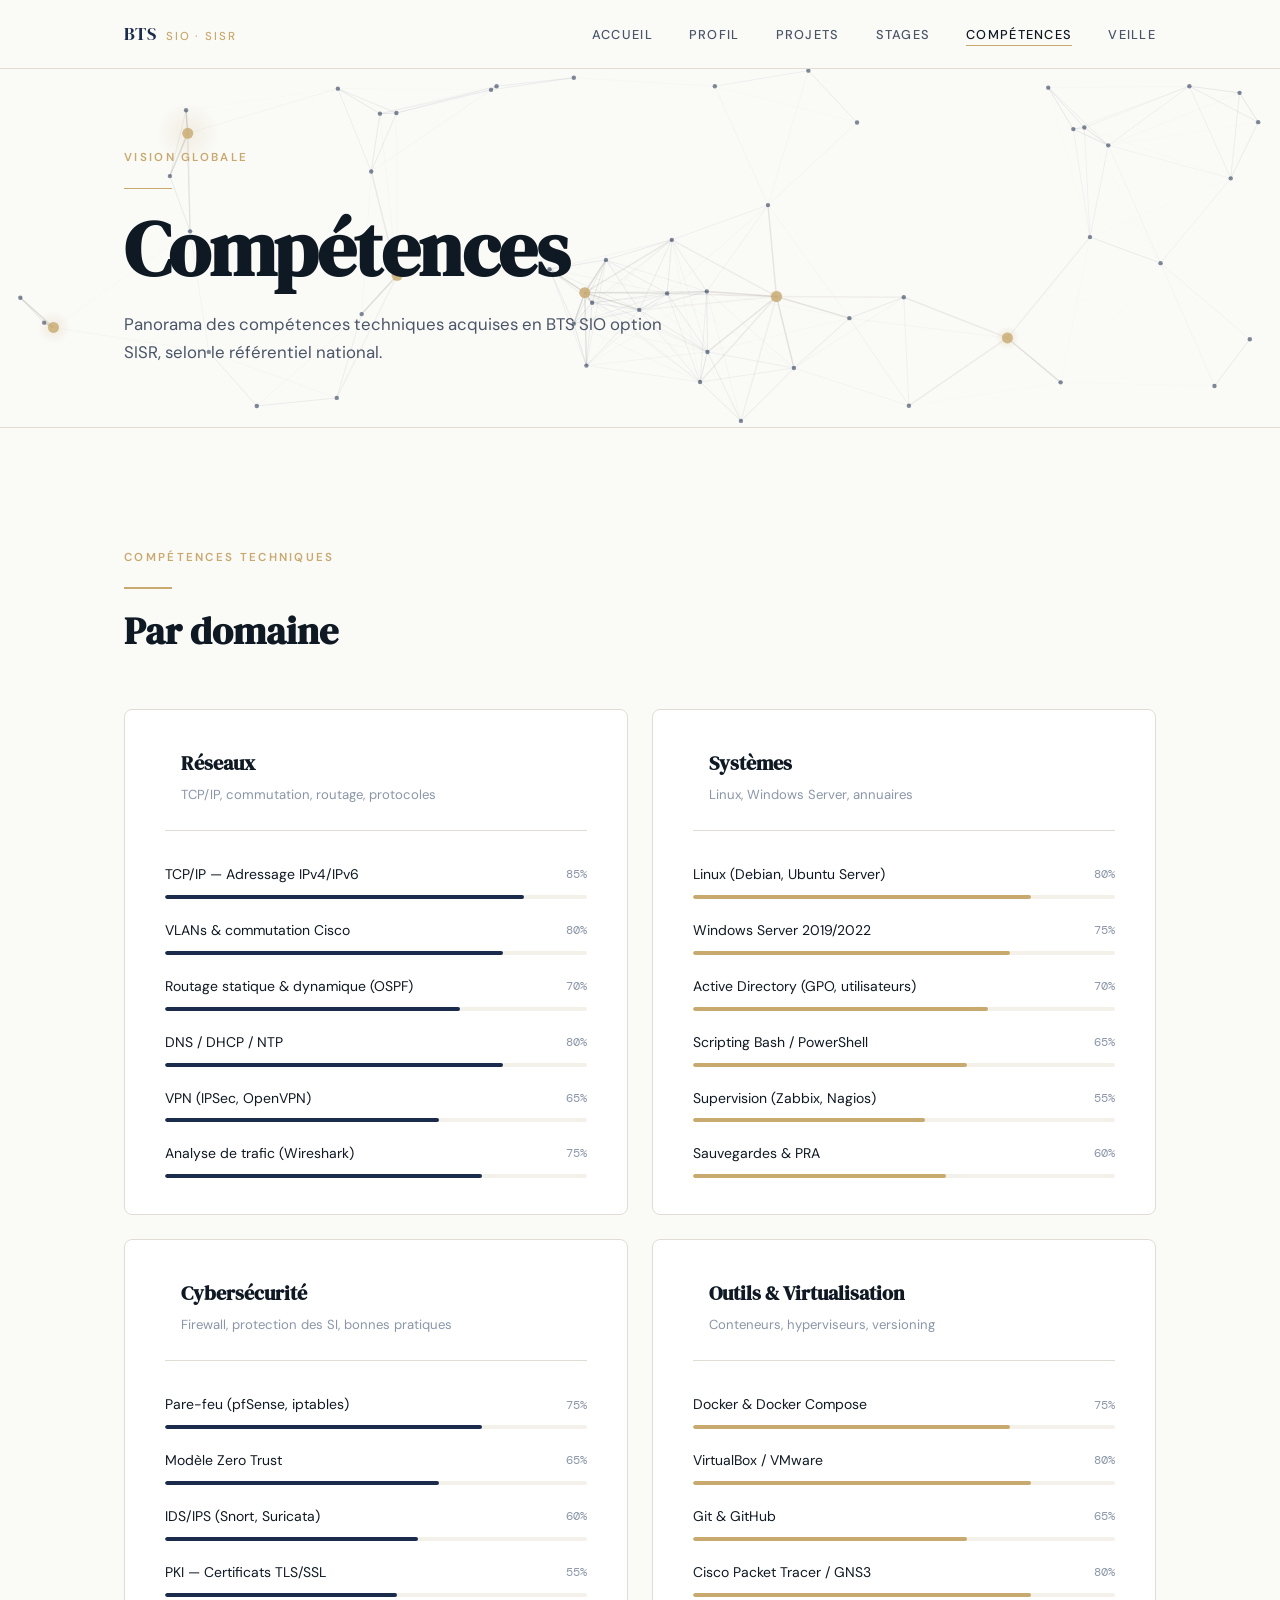
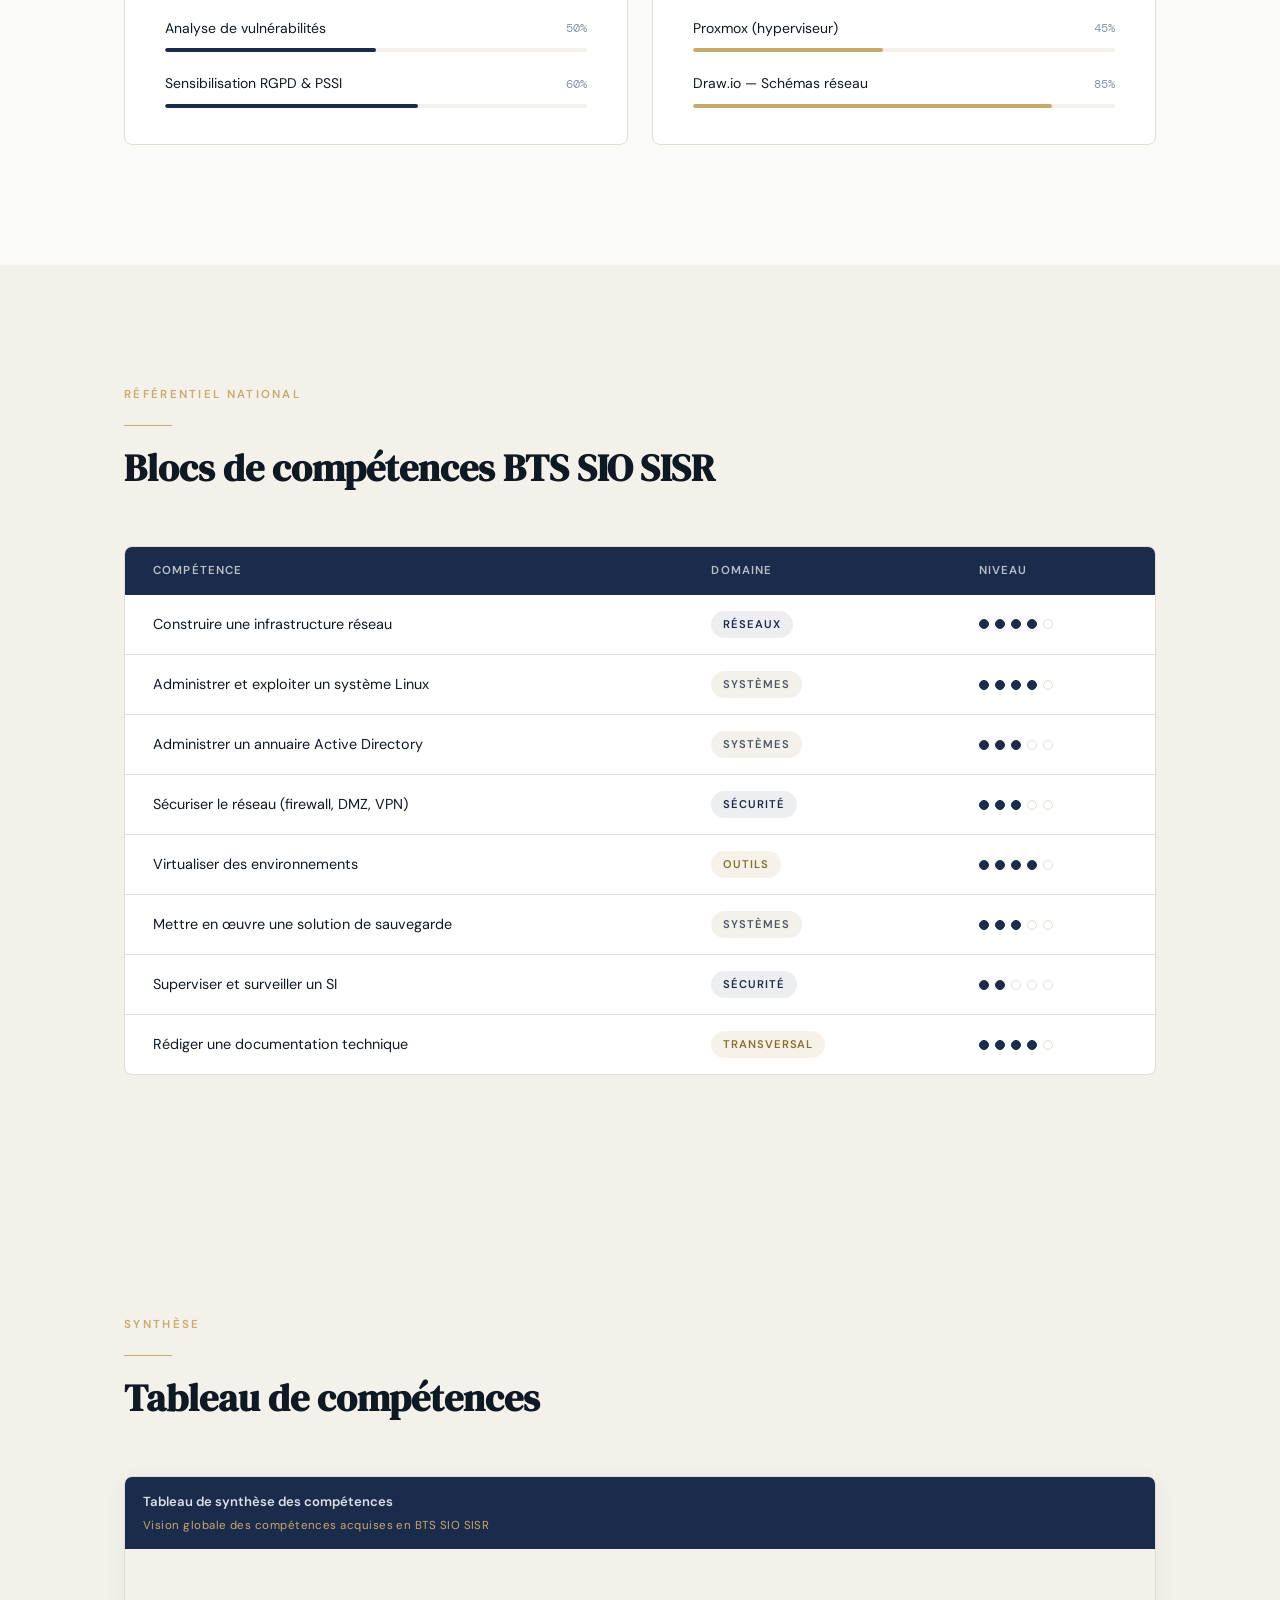
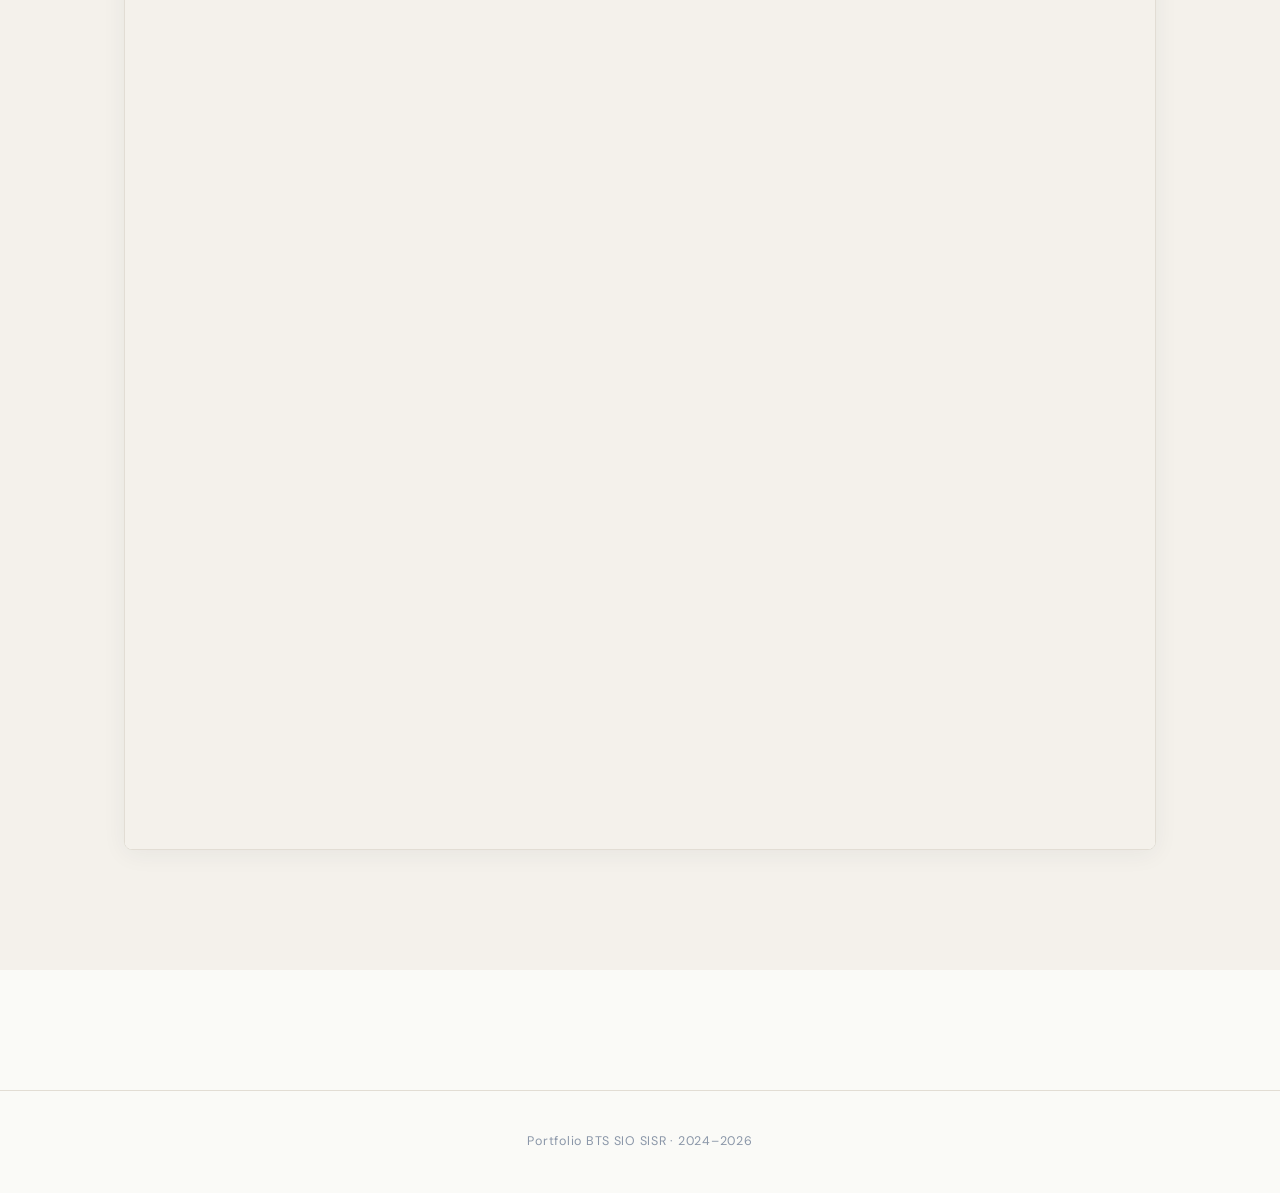
==== competences/index.html @ 003529b2 "Mise à jour du site" ====
<!DOCTYPE html>
<html lang="fr">
<head>
  <meta charset="UTF-8">
  <meta name="viewport" content="width=device-width, initial-scale=1.0">
  <title>Compétences — Portfolio BTS SIO SISR</title>
  <link rel="stylesheet" href="../shared/global.css">
  <link rel="stylesheet" href="style.css">
</head>
<body class="page-wrap">

  <header class="site-header">
    <nav class="site-nav">
      <a class="nav-logo" href="../accueil/index.html">
        <span class="logo-mark">BTS</span><span class="logo-text">SIO · SISR</span>
      </a>
      <button class="nav-burger" id="burger" aria-label="Menu"><span></span><span></span></button>
      <ul class="nav-links" id="navLinks">
        <li><a href="../accueil/index.html"     data-page="accueil">Accueil</a></li>
        <li><a href="../profil/index.html"      data-page="profil">Profil</a></li>
        <li><a href="../projets/index.html"     data-page="projets">Projets</a></li>
        <li><a href="../stages/index.html"      data-page="stages">Stages</a></li>
        <li><a href="../competences/index.html" data-page="competences">Compétences</a></li>
        <li><a href="../veille/index.html"      data-page="veille">Veille</a></li>
      </ul>
    </nav>
  </header>

  <!-- ── PAGE HEADER ─────────────────────────────────────── -->
  <section class="page-header">
    <canvas id="ph-particles" data-particles aria-hidden="true"
            style="position:absolute;inset:0;width:100%;height:100%;pointer-events:none;z-index:0;"></canvas>
    <div class="container" style="position:relative;z-index:1;">
      <p class="eyebrow">Vision globale</p>
      <span class="gold-rule"></span>
      <h1 class="display-title">Compétences</h1>
      <p class="page-header-desc">
        Panorama des compétences techniques acquises en BTS SIO option SISR,
        selon le référentiel national.
      </p>
    </div>
  </section>

  <!-- ── DOMAINES ─────────────────────────────────────────── -->
  <section class="section-skills">
    <div class="container">

      <div class="section-header reveal">
        <p class="eyebrow">Compétences techniques</p>
        <span class="gold-rule"></span>
        <h2 class="section-heading">Par domaine</h2>
      </div>

      <div class="skills-areas">

        <!-- Réseaux -->
        <div class="skill-area reveal reveal-delay-1" data-skills-block>
          <div class="sa-header">
            <div class="sa-icon"></div>
            <div>
              <h3>Réseaux</h3>
              <p>TCP/IP, commutation, routage, protocoles</p>
            </div>
          </div>
          <div class="bars">
            <div class="bar-item">
              <div class="bar-meta"><span>TCP/IP — Adressage IPv4/IPv6</span><span class="bar-pct">85%</span></div>
              <div class="bar-track"><div class="bar-fill" data-w="85%"></div></div>
            </div>
            <div class="bar-item">
              <div class="bar-meta"><span>VLANs &amp; commutation Cisco</span><span class="bar-pct">80%</span></div>
              <div class="bar-track"><div class="bar-fill" data-w="80%"></div></div>
            </div>
            <div class="bar-item">
              <div class="bar-meta"><span>Routage statique &amp; dynamique (OSPF)</span><span class="bar-pct">70%</span></div>
              <div class="bar-track"><div class="bar-fill" data-w="70%"></div></div>
            </div>
            <div class="bar-item">
              <div class="bar-meta"><span>DNS / DHCP / NTP</span><span class="bar-pct">80%</span></div>
              <div class="bar-track"><div class="bar-fill" data-w="80%"></div></div>
            </div>
            <div class="bar-item">
              <div class="bar-meta"><span>VPN (IPSec, OpenVPN)</span><span class="bar-pct">65%</span></div>
              <div class="bar-track"><div class="bar-fill" data-w="65%"></div></div>
            </div>
            <div class="bar-item">
              <div class="bar-meta"><span>Analyse de trafic (Wireshark)</span><span class="bar-pct">75%</span></div>
              <div class="bar-track"><div class="bar-fill" data-w="75%"></div></div>
            </div>
          </div>
        </div>

        <!-- Systèmes -->
        <div class="skill-area reveal reveal-delay-2" data-skills-block>
          <div class="sa-header">
            <div class="sa-icon"></div>
            <div>
              <h3>Systèmes</h3>
              <p>Linux, Windows Server, annuaires</p>
            </div>
          </div>
          <div class="bars">
            <div class="bar-item">
              <div class="bar-meta"><span>Linux (Debian, Ubuntu Server)</span><span class="bar-pct">80%</span></div>
              <div class="bar-track"><div class="bar-fill bar-fill--alt" data-w="80%"></div></div>
            </div>
            <div class="bar-item">
              <div class="bar-meta"><span>Windows Server 2019/2022</span><span class="bar-pct">75%</span></div>
              <div class="bar-track"><div class="bar-fill bar-fill--alt" data-w="75%"></div></div>
            </div>
            <div class="bar-item">
              <div class="bar-meta"><span>Active Directory (GPO, utilisateurs)</span><span class="bar-pct">70%</span></div>
              <div class="bar-track"><div class="bar-fill bar-fill--alt" data-w="70%"></div></div>
            </div>
            <div class="bar-item">
              <div class="bar-meta"><span>Scripting Bash / PowerShell</span><span class="bar-pct">65%</span></div>
              <div class="bar-track"><div class="bar-fill bar-fill--alt" data-w="65%"></div></div>
            </div>
            <div class="bar-item">
              <div class="bar-meta"><span>Supervision (Zabbix, Nagios)</span><span class="bar-pct">55%</span></div>
              <div class="bar-track"><div class="bar-fill bar-fill--alt" data-w="55%"></div></div>
            </div>
            <div class="bar-item">
              <div class="bar-meta"><span>Sauvegardes &amp; PRA</span><span class="bar-pct">60%</span></div>
              <div class="bar-track"><div class="bar-fill bar-fill--alt" data-w="60%"></div></div>
            </div>
          </div>
        </div>

        <!-- Cybersécurité -->
        <div class="skill-area reveal reveal-delay-3" data-skills-block>
          <div class="sa-header">
            <div class="sa-icon"></div>
            <div>
              <h3>Cybersécurité</h3>
              <p>Firewall, protection des SI, bonnes pratiques</p>
            </div>
          </div>
          <div class="bars">
            <div class="bar-item">
              <div class="bar-meta"><span>Pare-feu (pfSense, iptables)</span><span class="bar-pct">75%</span></div>
              <div class="bar-track"><div class="bar-fill" data-w="75%"></div></div>
            </div>
            <div class="bar-item">
              <div class="bar-meta"><span>Modèle Zero Trust</span><span class="bar-pct">65%</span></div>
              <div class="bar-track"><div class="bar-fill" data-w="65%"></div></div>
            </div>
            <div class="bar-item">
              <div class="bar-meta"><span>IDS/IPS (Snort, Suricata)</span><span class="bar-pct">60%</span></div>
              <div class="bar-track"><div class="bar-fill" data-w="60%"></div></div>
            </div>
            <div class="bar-item">
              <div class="bar-meta"><span>PKI — Certificats TLS/SSL</span><span class="bar-pct">55%</span></div>
              <div class="bar-track"><div class="bar-fill" data-w="55%"></div></div>
            </div>
            <div class="bar-item">
              <div class="bar-meta"><span>Analyse de vulnérabilités</span><span class="bar-pct">50%</span></div>
              <div class="bar-track"><div class="bar-fill" data-w="50%"></div></div>
            </div>
            <div class="bar-item">
              <div class="bar-meta"><span>Sensibilisation RGPD &amp; PSSI</span><span class="bar-pct">60%</span></div>
              <div class="bar-track"><div class="bar-fill" data-w="60%"></div></div>
            </div>
          </div>
        </div>

        <!-- Outils -->
        <div class="skill-area reveal reveal-delay-4" data-skills-block>
          <div class="sa-header">
            <div class="sa-icon"></div>
            <div>
              <h3>Outils &amp; Virtualisation</h3>
              <p>Conteneurs, hyperviseurs, versioning</p>
            </div>
          </div>
          <div class="bars">
            <div class="bar-item">
              <div class="bar-meta"><span>Docker &amp; Docker Compose</span><span class="bar-pct">75%</span></div>
              <div class="bar-track"><div class="bar-fill bar-fill--alt" data-w="75%"></div></div>
            </div>
            <div class="bar-item">
              <div class="bar-meta"><span>VirtualBox / VMware</span><span class="bar-pct">80%</span></div>
              <div class="bar-track"><div class="bar-fill bar-fill--alt" data-w="80%"></div></div>
            </div>
            <div class="bar-item">
              <div class="bar-meta"><span>Git &amp; GitHub</span><span class="bar-pct">65%</span></div>
              <div class="bar-track"><div class="bar-fill bar-fill--alt" data-w="65%"></div></div>
            </div>
            <div class="bar-item">
              <div class="bar-meta"><span>Cisco Packet Tracer / GNS3</span><span class="bar-pct">80%</span></div>
              <div class="bar-track"><div class="bar-fill bar-fill--alt" data-w="80%"></div></div>
            </div>
            <div class="bar-item">
              <div class="bar-meta"><span>Proxmox (hyperviseur)</span><span class="bar-pct">45%</span></div>
              <div class="bar-track"><div class="bar-fill bar-fill--alt" data-w="45%"></div></div>
            </div>
            <div class="bar-item">
              <div class="bar-meta"><span>Draw.io — Schémas réseau</span><span class="bar-pct">85%</span></div>
              <div class="bar-track"><div class="bar-fill bar-fill--alt" data-w="85%"></div></div>
            </div>
          </div>
        </div>

      </div><!-- /skills-areas -->
    </div>
  </section>

  <!-- ── RÉFÉRENTIEL ───────────────────────────────────────── -->
  <section class="section-referentiel">
    <div class="container">
      <div class="section-header reveal">
        <p class="eyebrow">Référentiel national</p>
        <span class="gold-rule"></span>
        <h2 class="section-heading">Blocs de compétences BTS SIO SISR</h2>
      </div>
      <div class="ref-table-wrap reveal reveal-delay-1">
        <table class="ref-table">
          <thead>
            <tr>
              <th>Compétence</th>
              <th>Domaine</th>
              <th>Niveau</th>
            </tr>
          </thead>
          <tbody>
            <tr>
              <td>Construire une infrastructure réseau</td>
              <td><span class="tag tag-navy">Réseaux</span></td>
              <td><div class="level-dots"><span class="dot on"></span><span class="dot on"></span><span class="dot on"></span><span class="dot on"></span><span class="dot"></span></div></td>
            </tr>
            <tr>
              <td>Administrer et exploiter un système Linux</td>
              <td><span class="tag tag-soft">Systèmes</span></td>
              <td><div class="level-dots"><span class="dot on"></span><span class="dot on"></span><span class="dot on"></span><span class="dot on"></span><span class="dot"></span></div></td>
            </tr>
            <tr>
              <td>Administrer un annuaire Active Directory</td>
              <td><span class="tag tag-soft">Systèmes</span></td>
              <td><div class="level-dots"><span class="dot on"></span><span class="dot on"></span><span class="dot on"></span><span class="dot"></span><span class="dot"></span></div></td>
            </tr>
            <tr>
              <td>Sécuriser le réseau (firewall, DMZ, VPN)</td>
              <td><span class="tag tag-navy">Sécurité</span></td>
              <td><div class="level-dots"><span class="dot on"></span><span class="dot on"></span><span class="dot on"></span><span class="dot"></span><span class="dot"></span></div></td>
            </tr>
            <tr>
              <td>Virtualiser des environnements</td>
              <td><span class="tag tag-gold">Outils</span></td>
              <td><div class="level-dots"><span class="dot on"></span><span class="dot on"></span><span class="dot on"></span><span class="dot on"></span><span class="dot"></span></div></td>
            </tr>
            <tr>
              <td>Mettre en œuvre une solution de sauvegarde</td>
              <td><span class="tag tag-soft">Systèmes</span></td>
              <td><div class="level-dots"><span class="dot on"></span><span class="dot on"></span><span class="dot on"></span><span class="dot"></span><span class="dot"></span></div></td>
            </tr>
            <tr>
              <td>Superviser et surveiller un SI</td>
              <td><span class="tag tag-navy">Sécurité</span></td>
              <td><div class="level-dots"><span class="dot on"></span><span class="dot on"></span><span class="dot"></span><span class="dot"></span><span class="dot"></span></div></td>
            </tr>
            <tr>
              <td>Rédiger une documentation technique</td>
              <td><span class="tag tag-gold">Transversal</span></td>
              <td><div class="level-dots"><span class="dot on"></span><span class="dot on"></span><span class="dot on"></span><span class="dot on"></span><span class="dot"></span></div></td>
            </tr>
          </tbody>
        </table>
      </div>
    </div>
  </section>

  
<!-- ── TABLEAU DE SYNTHÈSE ───────────────────────────────── -->
<section class="section-tableau reveal">
  <div class="container">
    <div class="section-header">
      <p class="eyebrow">Synthèse</p>
      <span class="gold-rule"></span>
      <h2 class="section-heading">Tableau de compétences</h2>
    </div>
    <div class="tableau-viewer">
      <div class="pdf-card">
        <div class="pdf-card-header">
          <div>
            <p class="pdf-card-title">Tableau de synthèse des compétences</p>
            <p class="pdf-card-sub">Vision globale des compétences acquises en BTS SIO SISR</p>
          </div>
        </div>
        <iframe class="pdf-iframe-full"
                src="docs/tableau-competences.pdf"
                title="Tableau de compétences">
        </iframe>
      </div>
    </div>
  </div>
</section>

  <footer class="site-footer">
    <div class="container">Portfolio BTS SIO SISR · 2024–2026</div>
  </footer>
  <script src="../shared/shared.js"></script>
  <script src="../shared/particles.js"></script>
</body>
</html>
---- shared/global.css ----
/* ================================================================
   PORTFOLIO BTS SIO SISR — Feuille de styles globale partagée
   Direction : Éditorial grand format · Papier & Lumière
   ================================================================ */

@import url('https://fonts.googleapis.com/css2?family=DM+Serif+Display:ital@0;1&family=DM+Sans:wght@300;400;500;600&family=DM+Mono:wght@400;500&display=swap');

/* ── Variables ─────────────────────────────────────────────── */
:root {
  --bg:          #FAFAF7;
  --bg-warm:     #F4F1EB;
  --bg-dark:     #1B2B4B;
  --ink:         #0F1923;
  --ink-mid:     #4A5568;
  --ink-soft:    #8A96A8;
  --gold:        #C8A96E;
  --gold-light:  #E8D5A8;
  --white:       #FFFFFF;
  --border:      #E2DDD4;

  --serif:       'DM Serif Display', Georgia, serif;
  --sans:        'DM Sans', system-ui, sans-serif;
  --mono:        'DM Mono', monospace;

  --max-w:       1160px;
  --col-gap:     48px;
  --section-gap: 120px;
  --radius:      3px;
  --radius-lg:   8px;

  --ease-out:    cubic-bezier(0.16, 1, 0.3, 1);
  --ease-in-out: cubic-bezier(0.45, 0, 0.55, 1);
}

/* ── Reset ─────────────────────────────────────────────────── */
*, *::before, *::after { box-sizing: border-box; margin: 0; padding: 0; }
html { font-size: 16px; scroll-behavior: smooth; -webkit-font-smoothing: antialiased; }
body {
  font-family: var(--sans);
  font-weight: 400;
  color: var(--ink);
  background: var(--bg);
  line-height: 1.7;
  overflow-x: hidden;
}
img { display: block; max-width: 100%; }
a { text-decoration: none; color: inherit; }
ul { list-style: none; }

/* ── Layout ────────────────────────────────────────────────── */
.container {
  width: min(var(--max-w), 100%);
  margin-inline: auto;
  padding-inline: clamp(24px, 5vw, 80px);
}

/* ── Navigation ────────────────────────────────────────────── */
.site-header {
  position: fixed; top: 0; left: 0; right: 0; z-index: 900;
  background: rgba(250, 250, 247, 0.92);
  backdrop-filter: blur(12px);
  border-bottom: 1px solid var(--border);
}

.site-nav {
  display: flex;
  align-items: center;
  justify-content: space-between;
  height: 68px;
  width: min(var(--max-w), 100%);
  margin-inline: auto;
  padding-inline: clamp(24px, 5vw, 80px);
}

.nav-logo {
  display: flex;
  align-items: baseline;
  gap: 10px;
  flex-shrink: 0;
}
.logo-mark {
  font-family: var(--serif);
  font-size: 1.15rem;
  color: var(--bg-dark);
  letter-spacing: .02em;
}
.logo-text {
  font-size: .72rem;
  font-weight: 500;
  letter-spacing: .16em;
  text-transform: uppercase;
  color: var(--gold);
}

.nav-links {
  display: flex;
  align-items: center;
  gap: 36px;
}
.nav-links a {
  font-size: .8rem;
  font-weight: 500;
  letter-spacing: .1em;
  text-transform: uppercase;
  color: var(--ink-mid);
  position: relative;
  padding-bottom: 3px;
  transition: color .2s;
}
.nav-links a::after {
  content: '';
  position: absolute;
  bottom: 0; left: 0;
  width: 0; height: 1.5px;
  background: var(--gold);
  transition: width .3s var(--ease-out);
}
.nav-links a:hover,
.nav-links a.active { color: var(--ink); }
.nav-links a:hover::after,
.nav-links a.active::after { width: 100%; }

.nav-burger {
  display: none;
  flex-direction: column; gap: 6px;
  background: none; border: none; cursor: pointer; padding: 4px;
}
.nav-burger span {
  display: block; width: 22px; height: 1.5px;
  background: var(--ink);
  transition: all .3s;
}
.nav-burger.open span:first-child { transform: translateY(7.5px) rotate(45deg); }
.nav-burger.open span:last-child  { transform: translateY(-7.5px) rotate(-45deg); }

/* ── Page offset pour la nav fixe ──────────────────────────── */
.page-wrap { padding-top: 68px; }

/* ── Titres typographiques ─────────────────────────────────── */
.display-title {
  font-family: var(--serif);
  font-size: clamp(3rem, 6vw, 6rem);
  line-height: 1.05;
  color: var(--ink);
  letter-spacing: -.02em;
}
.section-heading {
  font-family: var(--serif);
  font-size: clamp(1.8rem, 3vw, 2.8rem);
  line-height: 1.15;
  color: var(--ink);
}
.eyebrow {
  font-size: .72rem;
  font-weight: 600;
  letter-spacing: .2em;
  text-transform: uppercase;
  color: var(--gold);
}

/* ── Ligne dorée décorative ────────────────────────────────── */
.gold-rule {
  display: block;
  width: 48px; height: 1.5px;
  background: var(--gold);
  margin: 20px 0;
}

/* ── Cards ─────────────────────────────────────────────────── */
.card {
  background: var(--white);
  border: 1px solid var(--border);
  border-radius: var(--radius-lg);
  padding: 36px 40px;
  transition: box-shadow .3s var(--ease-out), transform .3s var(--ease-out);
}
.card:hover {
  box-shadow: 0 12px 48px rgba(27, 43, 75, .08);
  transform: translateY(-3px);
}

/* ── Boutons ────────────────────────────────────────────────── */
.btn {
  display: inline-flex; align-items: center; gap: 8px;
  padding: 12px 28px;
  font-family: var(--sans); font-size: .8rem;
  font-weight: 600; letter-spacing: .1em; text-transform: uppercase;
  border-radius: var(--radius);
  cursor: pointer; border: none;
  transition: all .25s var(--ease-out);
}
.btn-dark {
  background: var(--bg-dark); color: var(--white);
}
.btn-dark:hover { background: #243760; box-shadow: 0 8px 24px rgba(27,43,75,.25); }
.btn-outline {
  background: transparent;
  border: 1.5px solid var(--border);
  color: var(--ink-mid);
}
.btn-outline:hover { border-color: var(--bg-dark); color: var(--bg-dark); }

/* ── Tags / Badges ─────────────────────────────────────────── */
.tag {
  display: inline-block;
  padding: 4px 12px;
  font-size: .7rem; font-weight: 600;
  letter-spacing: .08em; text-transform: uppercase;
  border-radius: 20px;
}
.tag-navy  { background: rgba(27,43,75,.08);  color: var(--bg-dark); }
.tag-gold  { background: rgba(200,169,110,.15); color: #8B6D30; }
.tag-soft  { background: var(--bg-warm); color: var(--ink-mid); }

/* ── Dividers ───────────────────────────────────────────────── */
hr.section-rule {
  border: none;
  border-top: 1px solid var(--border);
  margin: var(--section-gap) 0;
}

/* ── Animations scroll (reveal) ────────────────────────────── */
.reveal {
  opacity: 0;
  transform: translateY(32px);
  transition: opacity .8s var(--ease-out), transform .8s var(--ease-out);
}
.reveal.visible {
  opacity: 1;
  transform: none;
}
.reveal-delay-1 { transition-delay: .1s; }
.reveal-delay-2 { transition-delay: .2s; }
.reveal-delay-3 { transition-delay: .3s; }
.reveal-delay-4 { transition-delay: .4s; }
.reveal-delay-5 { transition-delay: .5s; }

/* ── PDF Viewer ─────────────────────────────────────────────── */
.pdf-zone {
  border: 1.5px dashed var(--border);
  border-radius: var(--radius-lg);
  background: var(--bg-warm);
  padding: 60px 40px;
  text-align: center;
  cursor: pointer;
  transition: border-color .25s, background .25s;
}
.pdf-zone:hover { border-color: var(--gold); background: #F0EDE4; }
.pdf-zone p { color: var(--ink-soft); font-size: .9rem; margin-top: 12px; }
.pdf-zone label { cursor: pointer; }
.pdf-iframe { width: 100%; height: 680px; border: none; border-radius: var(--radius-lg); display: none; }

/* ── Footer minimal ─────────────────────────────────────────── */
.site-footer {
  margin-top: var(--section-gap);
  border-top: 1px solid var(--border);
  padding: 40px 0;
  text-align: center;
  font-size: .78rem;
  color: var(--ink-soft);
  letter-spacing: .06em;
}

/* ── Responsive ─────────────────────────────────────────────── */
@media (max-width: 840px) {
  :root { --section-gap: 72px; }

  .nav-links {
    display: none;
    position: absolute; top: 68px; left: 0; right: 0;
    flex-direction: column; gap: 0;
    background: var(--bg);
    border-bottom: 1px solid var(--border);
    padding: 16px 0;
  }
  .nav-links.open { display: flex; }
  .nav-links a { padding: 14px clamp(24px, 5vw, 80px); width: 100%; }
  .nav-links a::after { display: none; }
  .nav-burger { display: flex; }
}

/* ── Script global partagé ──────────────────────────────────── */
/* (voir shared.js) */
---- competences/style.css ----
/* ── Compétences — style.css ────────────────────────────── */

.page-header {
  padding: 80px 0 60px;
  border-bottom: 1px solid var(--border);
  position: relative;
  overflow: hidden;
}
.page-header-desc {
  margin-top: 20px; font-size: 1.05rem;
  color: var(--ink-mid); max-width: 560px; line-height: 1.7;
}

/* ── Section skills ─────────────────────────────────────── */
.section-skills { padding: var(--section-gap) 0; }
.section-header { margin-bottom: 56px; }

.skills-areas {
  display: grid;
  grid-template-columns: 1fr 1fr;
  gap: 24px;
}

.skill-area {
  background: var(--white);
  border: 1px solid var(--border);
  border-radius: var(--radius-lg);
  padding: 36px 40px;
  transition: box-shadow .3s;
}
.skill-area:hover { box-shadow: 0 8px 32px rgba(27,43,75,.07); }

.sa-header {
  display: flex; align-items: flex-start; gap: 16px;
  margin-bottom: 32px;
  padding-bottom: 24px;
  border-bottom: 1px solid var(--border);
}
.sa-icon { font-size: 1.8rem; }
.sa-header h3 {
  font-family: var(--serif);
  font-size: 1.25rem;
  color: var(--ink);
  margin-bottom: 4px;
}
.sa-header p { font-size: .82rem; color: var(--ink-soft); }

/* ── Barres ─────────────────────────────────────────────── */
.bars { display: flex; flex-direction: column; gap: 20px; }

/*.bar-item {}*/
.bar-meta {
  display: flex; justify-content: space-between; align-items: center;
  margin-bottom: 8px;
}
.bar-meta span:first-child { font-size: .875rem; color: var(--ink); }
.bar-pct {
  font-family: var(--mono);
  font-size: .72rem;
  color: var(--ink-soft);
}

.bar-track {
  height: 4px;
  background: var(--bg-warm);
  border-radius: 2px;
  overflow: hidden;
}
.bar-fill {
  height: 100%; width: 0;
  border-radius: 2px;
  background: var(--bg-dark);
  transition: width 1.2s cubic-bezier(0.4, 0, 0.2, 1);
}
.bar-fill--alt { background: var(--gold); }

/* ── Référentiel ────────────────────────────────────────── */
.section-referentiel {
  padding: var(--section-gap) 0;
  background: var(--bg-warm);
}

.ref-table-wrap {
  background: var(--white);
  border: 1px solid var(--border);
  border-radius: var(--radius-lg);
  overflow: hidden;
  margin-top: 48px;
}

.ref-table { width: 100%; border-collapse: collapse; }
.ref-table th {
  background: var(--bg-dark); color: rgba(255,255,255,.7);
  padding: 14px 28px;
  text-align: left;
  font-size: .72rem; font-weight: 600;
  letter-spacing: .1em; text-transform: uppercase;
}
.ref-table td {
  padding: 16px 28px;
  border-bottom: 1px solid var(--border);
  font-size: .9rem;
  vertical-align: middle;
}
.ref-table tr:last-child td { border-bottom: none; }
.ref-table tr:hover td { background: var(--bg-warm); }

.level-dots { display: flex; gap: 6px; align-items: center; }
.dot {
  width: 10px; height: 10px; border-radius: 50%;
  border: 1.5px solid var(--border);
  background: var(--white);
}
.dot.on { background: var(--bg-dark); border-color: var(--bg-dark); }


/* ── Tableau de compétences PDF ─────────────────────────── */
.section-tableau {
  padding: var(--section-gap) 0;
  background: var(--bg-warm);
}

.tableau-viewer {
  margin-top: 48px;
}

.pdf-card {
  background: var(--white);
  border: 1px solid var(--border);
  border-radius: var(--radius-lg);
  overflow: hidden;
  box-shadow: 0 4px 24px rgba(27,43,75,.06);
}

.pdf-card-header {
  display: flex;
  align-items: center;
  gap: 12px;
  padding: 14px 18px;
  background: var(--bg-dark);
}
.pdf-card-title {
  font-size: .82rem;
  font-weight: 600;
  color: rgba(255,255,255,.85);
  margin-bottom: 2px;
}
.pdf-card-sub {
  font-size: .72rem;
  color: var(--gold);
  letter-spacing: .04em;
}

.pdf-iframe-full {
  width: 100%;
  height: 900px;
  border: none;
  display: block;
  background: var(--bg-warm);
}

@media (max-width: 840px) {
  .pdf-iframe-full { height: 600px; }
}


/* ── Responsive ─────────────────────────────────────────── */
@media (max-width: 920px) {
  .skills-areas { grid-template-columns: 1fr; }
}
@media (max-width: 640px) {
  .ref-table td, .ref-table th { padding: 12px 16px; }
  .ref-table td:nth-child(2) { display: none; }
}
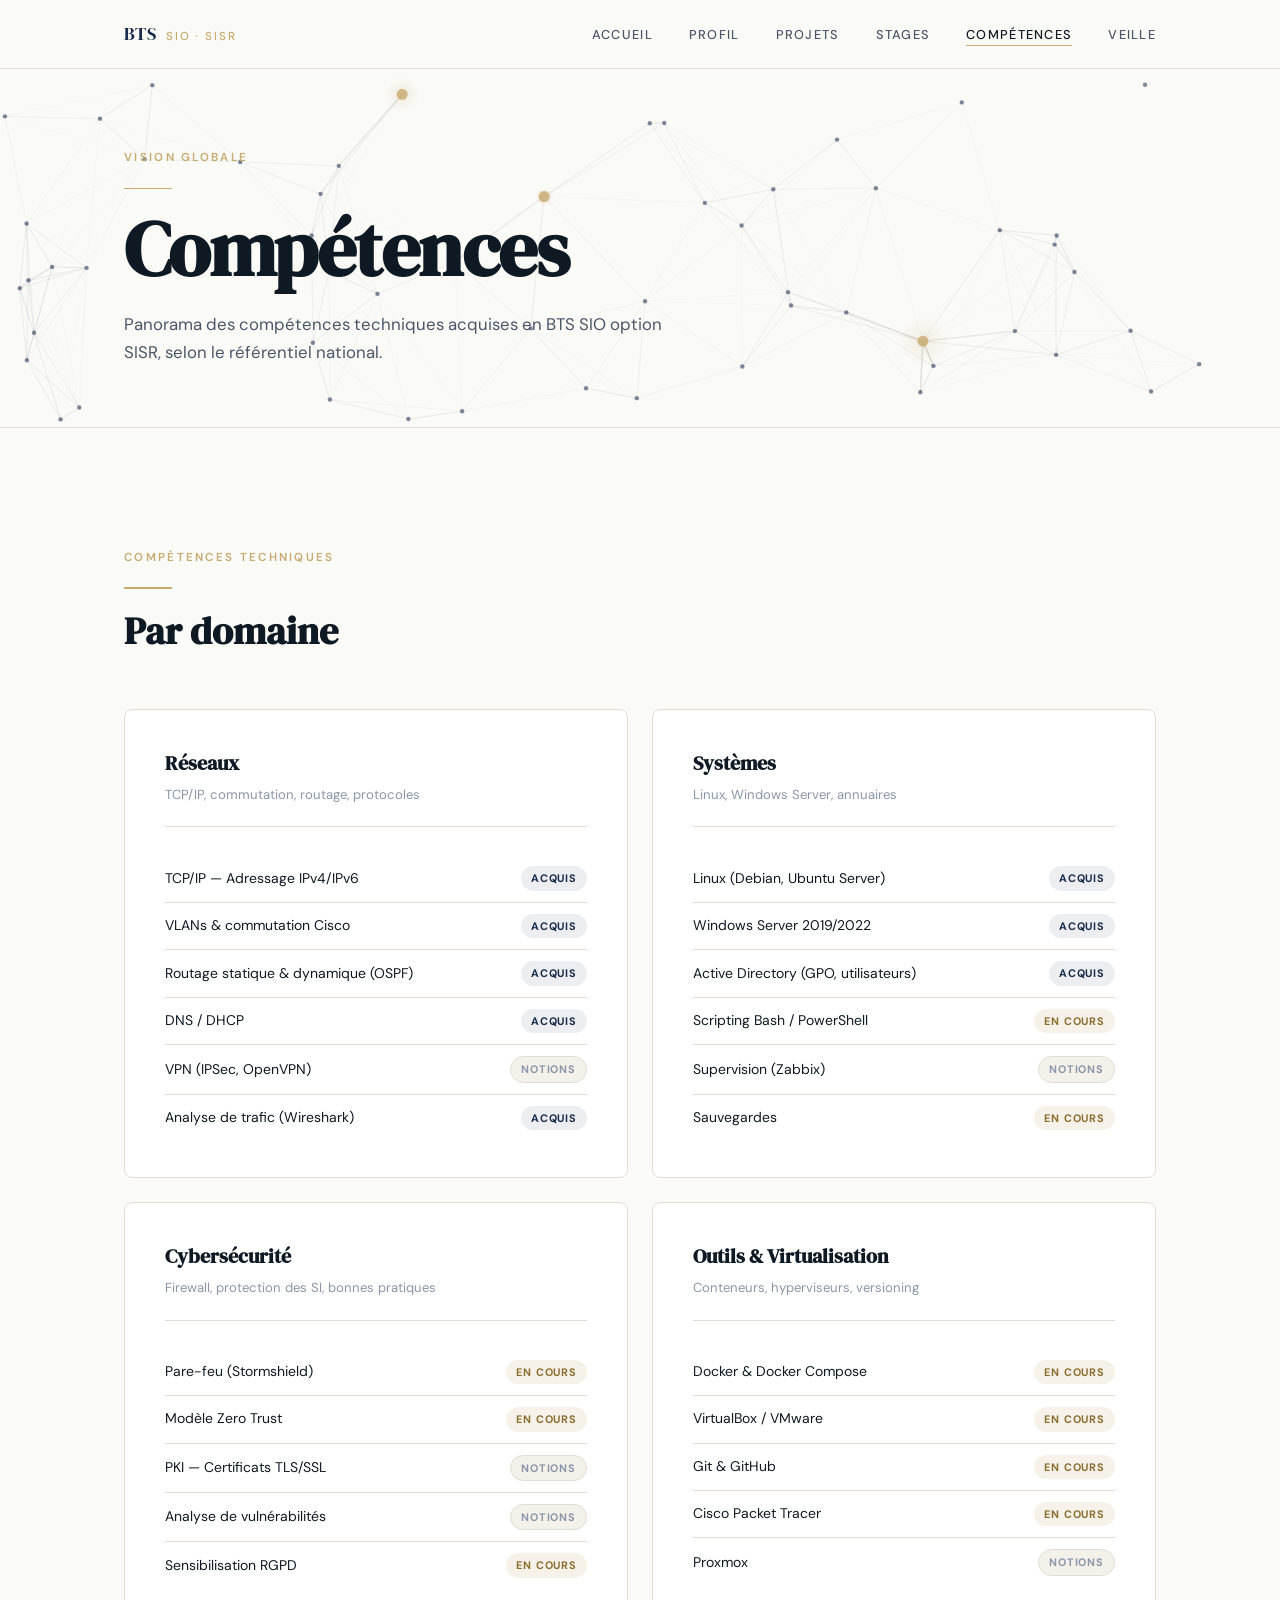
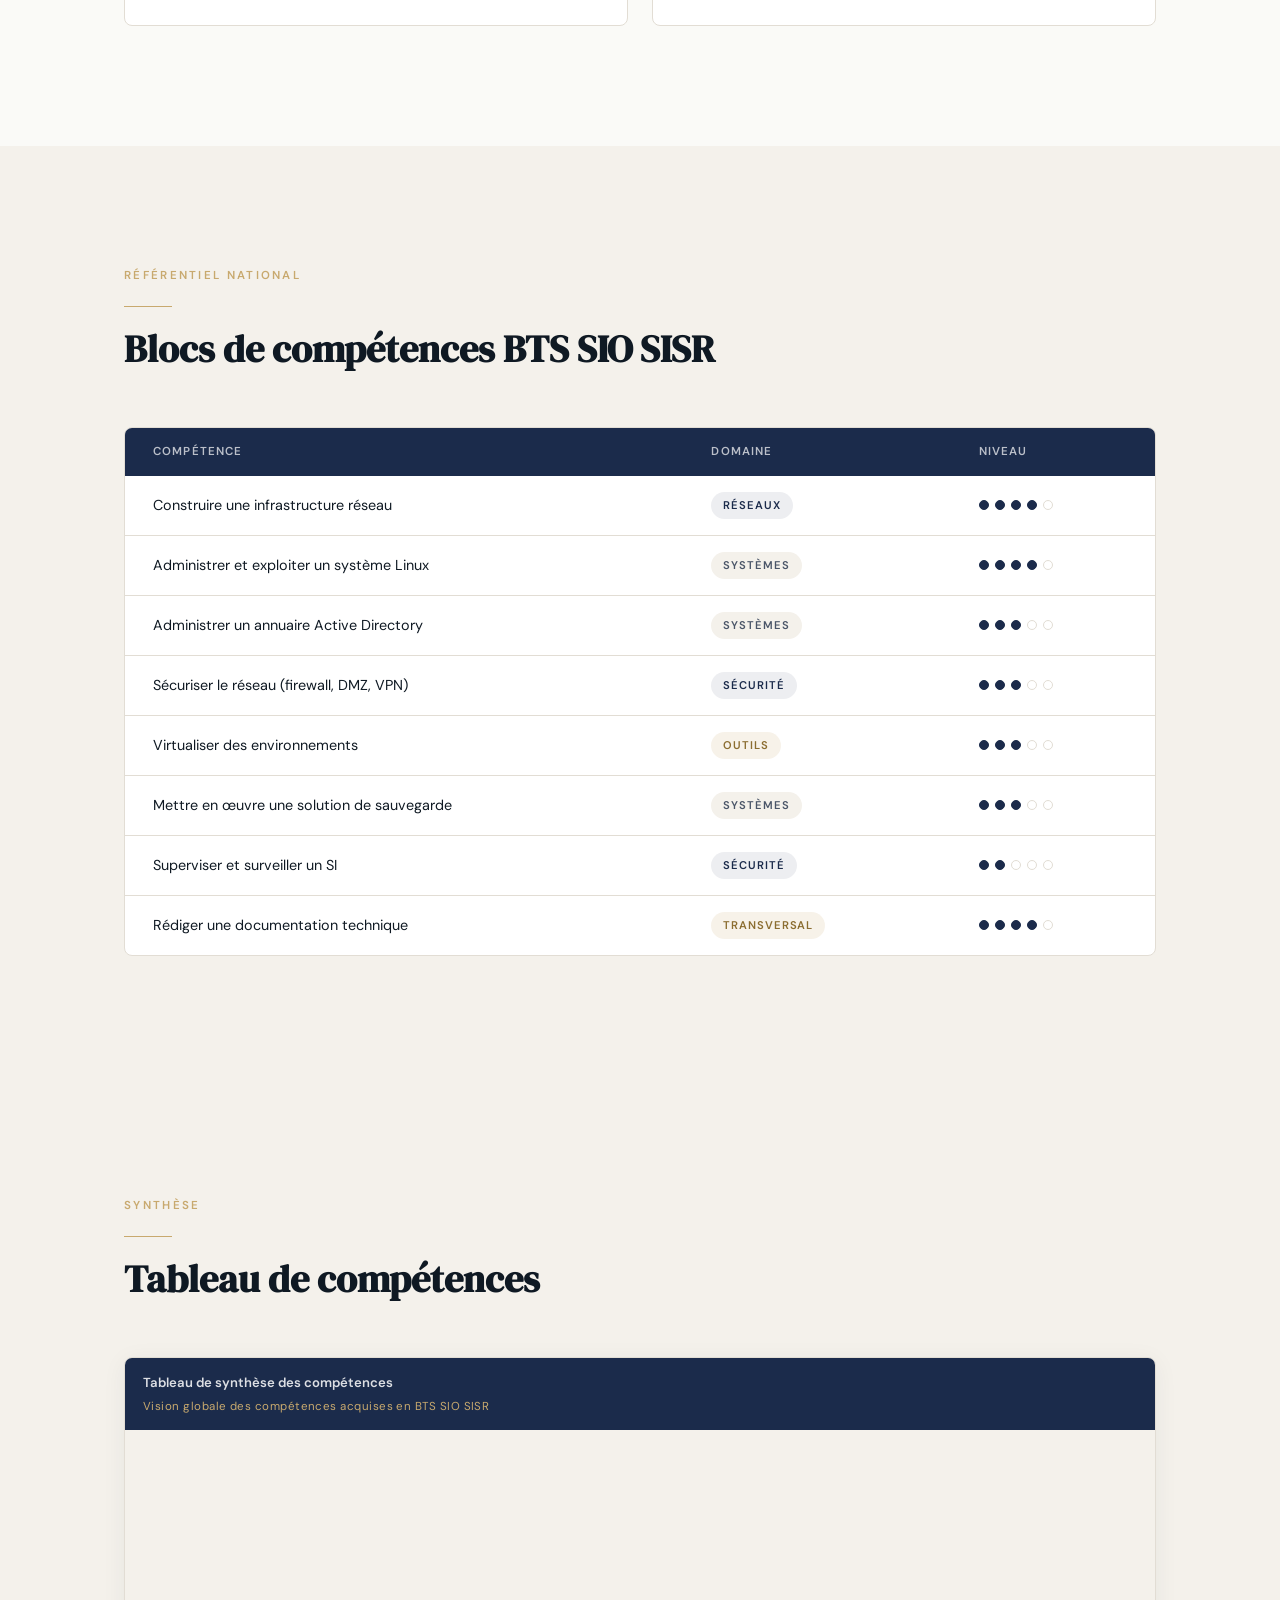
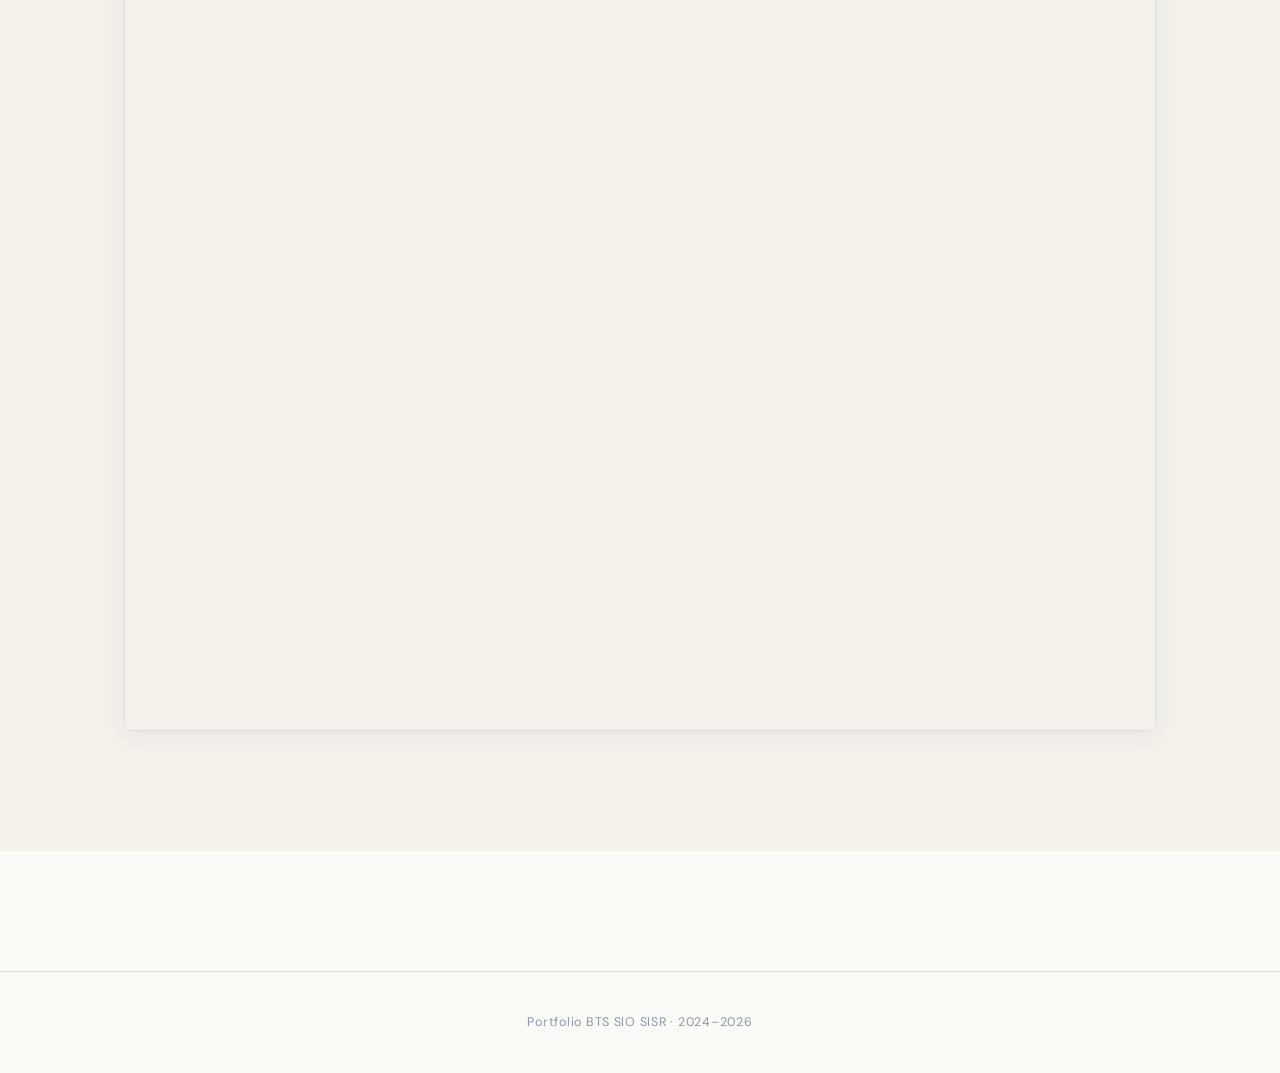
==== commit 3acc20b5: "MAJ Veille et Compétences" ====
--- a/competences/index.html
+++ b/competences/index.html
@@ -43,167 +43,92 @@
 
   <!-- ── DOMAINES ─────────────────────────────────────────── -->
   <section class="section-skills">
-    <div class="container">
-
-      <div class="section-header reveal">
-        <p class="eyebrow">Compétences techniques</p>
-        <span class="gold-rule"></span>
-        <h2 class="section-heading">Par domaine</h2>
-      </div>
-
-      <div class="skills-areas">
-
-        <!-- Réseaux -->
-        <div class="skill-area reveal reveal-delay-1" data-skills-block>
-          <div class="sa-header">
-            <div class="sa-icon"></div>
-            <div>
-              <h3>Réseaux</h3>
-              <p>TCP/IP, commutation, routage, protocoles</p>
-            </div>
-          </div>
-          <div class="bars">
-            <div class="bar-item">
-              <div class="bar-meta"><span>TCP/IP — Adressage IPv4/IPv6</span><span class="bar-pct">85%</span></div>
-              <div class="bar-track"><div class="bar-fill" data-w="85%"></div></div>
-            </div>
-            <div class="bar-item">
-              <div class="bar-meta"><span>VLANs &amp; commutation Cisco</span><span class="bar-pct">80%</span></div>
-              <div class="bar-track"><div class="bar-fill" data-w="80%"></div></div>
-            </div>
-            <div class="bar-item">
-              <div class="bar-meta"><span>Routage statique &amp; dynamique (OSPF)</span><span class="bar-pct">70%</span></div>
-              <div class="bar-track"><div class="bar-fill" data-w="70%"></div></div>
-            </div>
-            <div class="bar-item">
-              <div class="bar-meta"><span>DNS / DHCP / NTP</span><span class="bar-pct">80%</span></div>
-              <div class="bar-track"><div class="bar-fill" data-w="80%"></div></div>
-            </div>
-            <div class="bar-item">
-              <div class="bar-meta"><span>VPN (IPSec, OpenVPN)</span><span class="bar-pct">65%</span></div>
-              <div class="bar-track"><div class="bar-fill" data-w="65%"></div></div>
-            </div>
-            <div class="bar-item">
-              <div class="bar-meta"><span>Analyse de trafic (Wireshark)</span><span class="bar-pct">75%</span></div>
-              <div class="bar-track"><div class="bar-fill" data-w="75%"></div></div>
-            </div>
-          </div>
-        </div>
-
-        <!-- Systèmes -->
-        <div class="skill-area reveal reveal-delay-2" data-skills-block>
-          <div class="sa-header">
-            <div class="sa-icon"></div>
-            <div>
-              <h3>Systèmes</h3>
-              <p>Linux, Windows Server, annuaires</p>
-            </div>
-          </div>
-          <div class="bars">
-            <div class="bar-item">
-              <div class="bar-meta"><span>Linux (Debian, Ubuntu Server)</span><span class="bar-pct">80%</span></div>
-              <div class="bar-track"><div class="bar-fill bar-fill--alt" data-w="80%"></div></div>
-            </div>
-            <div class="bar-item">
-              <div class="bar-meta"><span>Windows Server 2019/2022</span><span class="bar-pct">75%</span></div>
-              <div class="bar-track"><div class="bar-fill bar-fill--alt" data-w="75%"></div></div>
-            </div>
-            <div class="bar-item">
-              <div class="bar-meta"><span>Active Directory (GPO, utilisateurs)</span><span class="bar-pct">70%</span></div>
-              <div class="bar-track"><div class="bar-fill bar-fill--alt" data-w="70%"></div></div>
-            </div>
-            <div class="bar-item">
-              <div class="bar-meta"><span>Scripting Bash / PowerShell</span><span class="bar-pct">65%</span></div>
-              <div class="bar-track"><div class="bar-fill bar-fill--alt" data-w="65%"></div></div>
-            </div>
-            <div class="bar-item">
-              <div class="bar-meta"><span>Supervision (Zabbix, Nagios)</span><span class="bar-pct">55%</span></div>
-              <div class="bar-track"><div class="bar-fill bar-fill--alt" data-w="55%"></div></div>
-            </div>
-            <div class="bar-item">
-              <div class="bar-meta"><span>Sauvegardes &amp; PRA</span><span class="bar-pct">60%</span></div>
-              <div class="bar-track"><div class="bar-fill bar-fill--alt" data-w="60%"></div></div>
-            </div>
-          </div>
-        </div>
-
-        <!-- Cybersécurité -->
-        <div class="skill-area reveal reveal-delay-3" data-skills-block>
-          <div class="sa-header">
-            <div class="sa-icon"></div>
-            <div>
-              <h3>Cybersécurité</h3>
-              <p>Firewall, protection des SI, bonnes pratiques</p>
-            </div>
-          </div>
-          <div class="bars">
-            <div class="bar-item">
-              <div class="bar-meta"><span>Pare-feu (pfSense, iptables)</span><span class="bar-pct">75%</span></div>
-              <div class="bar-track"><div class="bar-fill" data-w="75%"></div></div>
-            </div>
-            <div class="bar-item">
-              <div class="bar-meta"><span>Modèle Zero Trust</span><span class="bar-pct">65%</span></div>
-              <div class="bar-track"><div class="bar-fill" data-w="65%"></div></div>
-            </div>
-            <div class="bar-item">
-              <div class="bar-meta"><span>IDS/IPS (Snort, Suricata)</span><span class="bar-pct">60%</span></div>
-              <div class="bar-track"><div class="bar-fill" data-w="60%"></div></div>
-            </div>
-            <div class="bar-item">
-              <div class="bar-meta"><span>PKI — Certificats TLS/SSL</span><span class="bar-pct">55%</span></div>
-              <div class="bar-track"><div class="bar-fill" data-w="55%"></div></div>
-            </div>
-            <div class="bar-item">
-              <div class="bar-meta"><span>Analyse de vulnérabilités</span><span class="bar-pct">50%</span></div>
-              <div class="bar-track"><div class="bar-fill" data-w="50%"></div></div>
-            </div>
-            <div class="bar-item">
-              <div class="bar-meta"><span>Sensibilisation RGPD &amp; PSSI</span><span class="bar-pct">60%</span></div>
-              <div class="bar-track"><div class="bar-fill" data-w="60%"></div></div>
-            </div>
-          </div>
-        </div>
-
-        <!-- Outils -->
-        <div class="skill-area reveal reveal-delay-4" data-skills-block>
-          <div class="sa-header">
-            <div class="sa-icon"></div>
-            <div>
-              <h3>Outils &amp; Virtualisation</h3>
-              <p>Conteneurs, hyperviseurs, versioning</p>
-            </div>
-          </div>
-          <div class="bars">
-            <div class="bar-item">
-              <div class="bar-meta"><span>Docker &amp; Docker Compose</span><span class="bar-pct">75%</span></div>
-              <div class="bar-track"><div class="bar-fill bar-fill--alt" data-w="75%"></div></div>
-            </div>
-            <div class="bar-item">
-              <div class="bar-meta"><span>VirtualBox / VMware</span><span class="bar-pct">80%</span></div>
-              <div class="bar-track"><div class="bar-fill bar-fill--alt" data-w="80%"></div></div>
-            </div>
-            <div class="bar-item">
-              <div class="bar-meta"><span>Git &amp; GitHub</span><span class="bar-pct">65%</span></div>
-              <div class="bar-track"><div class="bar-fill bar-fill--alt" data-w="65%"></div></div>
-            </div>
-            <div class="bar-item">
-              <div class="bar-meta"><span>Cisco Packet Tracer / GNS3</span><span class="bar-pct">80%</span></div>
-              <div class="bar-track"><div class="bar-fill bar-fill--alt" data-w="80%"></div></div>
-            </div>
-            <div class="bar-item">
-              <div class="bar-meta"><span>Proxmox (hyperviseur)</span><span class="bar-pct">45%</span></div>
-              <div class="bar-track"><div class="bar-fill bar-fill--alt" data-w="45%"></div></div>
-            </div>
-            <div class="bar-item">
-              <div class="bar-meta"><span>Draw.io — Schémas réseau</span><span class="bar-pct">85%</span></div>
-              <div class="bar-track"><div class="bar-fill bar-fill--alt" data-w="85%"></div></div>
-            </div>
-          </div>
-        </div>
-
-      </div><!-- /skills-areas -->
-    </div>
-  </section>
+  <div class="container">
+    <div class="section-header reveal">
+      <p class="eyebrow">Compétences techniques</p>
+      <span class="gold-rule"></span>
+      <h2 class="section-heading">Par domaine</h2>
+    </div>
+
+    <div class="skills-areas">
+
+      <!-- Réseaux -->
+      <div class="skill-area reveal reveal-delay-1">
+        <div class="sa-header">
+          <!-- <div class="sa-icon">🌐</div> -->
+          <div>
+            <h3>Réseaux</h3>
+            <p>TCP/IP, commutation, routage, protocoles</p>
+          </div>
+        </div>
+        <ul class="skill-list">
+          <li><span class="skill-name">TCP/IP — Adressage IPv4/IPv6</span><span class="skill-status status-ok">Acquis</span></li>
+          <li><span class="skill-name">VLANs &amp; commutation Cisco</span><span class="skill-status status-ok">Acquis</span></li>
+          <li><span class="skill-name">Routage statique &amp; dynamique (OSPF)</span><span class="skill-status status-ok">Acquis</span></li>
+          <li><span class="skill-name">DNS / DHCP</span><span class="skill-status status-ok">Acquis</span></li>
+          <li><span class="skill-name">VPN (IPSec, OpenVPN)</span><span class="skill-status status-notion">Notions</span></li>
+          <li><span class="skill-name">Analyse de trafic (Wireshark)</span><span class="skill-status status-ok">Acquis</span></li>
+        </ul>
+      </div>
+
+      <!-- Systèmes -->
+      <div class="skill-area reveal reveal-delay-2">
+        <div class="sa-header">
+          <!-- <div class="sa-icon">🖥️</div> -->
+          <div>
+            <h3>Systèmes</h3>
+            <p>Linux, Windows Server, annuaires</p>
+          </div>
+        </div>
+        <ul class="skill-list">
+          <li><span class="skill-name">Linux (Debian, Ubuntu Server)</span><span class="skill-status status-ok">Acquis</span></li>
+          <li><span class="skill-name">Windows Server 2019/2022</span><span class="skill-status status-ok">Acquis</span></li>
+          <li><span class="skill-name">Active Directory (GPO, utilisateurs)</span><span class="skill-status status-ok">Acquis</span></li>
+          <li><span class="skill-name">Scripting Bash / PowerShell</span><span class="skill-status status-wip">En cours</span></li>
+          <li><span class="skill-name">Supervision (Zabbix)</span><span class="skill-status status-notion">Notions</span></li>
+          <li><span class="skill-name">Sauvegardes</span><span class="skill-status status-wip">En cours</span></li>
+        </ul>
+      </div>
+
+      <!-- Cybersécurité -->
+      <div class="skill-area reveal reveal-delay-3">
+        <div class="sa-header">
+          <!-- <div class="sa-icon">🛡️</div> -->
+          <div>
+            <h3>Cybersécurité</h3>
+            <p>Firewall, protection des SI, bonnes pratiques</p>
+          </div>
+        </div>
+        <ul class="skill-list">
+          <li><span class="skill-name">Pare-feu (Stormshield)</span><span class="skill-status status-wip">En cours</span></li>
+          <li><span class="skill-name">Modèle Zero Trust</span><span class="skill-status status-wip">En cours</span></li>
+          <li><span class="skill-name">PKI — Certificats TLS/SSL</span><span class="skill-status status-notion">Notions</span></li>
+          <li><span class="skill-name">Analyse de vulnérabilités</span><span class="skill-status status-notion">Notions</span></li>
+          <li><span class="skill-name">Sensibilisation RGPD</span><span class="skill-status status-wip">En cours</span></li>
+        </ul>
+      </div>
+
+      <!-- Outils -->
+      <div class="skill-area reveal reveal-delay-4">
+        <div class="sa-header">
+          <!-- <div class="sa-icon">⚙️</div> -->
+          <div>
+            <h3>Outils &amp; Virtualisation</h3>
+            <p>Conteneurs, hyperviseurs, versioning</p>
+          </div>
+        </div>
+        <ul class="skill-list">
+          <li><span class="skill-name">Docker &amp; Docker Compose</span><span class="skill-status status-wip">En cours</span></li>
+          <li><span class="skill-name">VirtualBox / VMware</span><span class="skill-status status-wip">En cours</span></li>
+          <li><span class="skill-name">Git &amp; GitHub</span><span class="skill-status status-wip">En cours</span></li>
+          <li><span class="skill-name">Cisco Packet Tracer</span><span class="skill-status status-wip">En cours</span></li>
+          <li><span class="skill-name">Proxmox</span><span class="skill-status status-notion">Notions</span></li>
+        </ul>
+      </div>
+
+    </div>
+  </div>
+</section>
 
   <!-- ── RÉFÉRENTIEL ───────────────────────────────────────── -->
   <section class="section-referentiel">
@@ -246,7 +171,7 @@
             <tr>
               <td>Virtualiser des environnements</td>
               <td><span class="tag tag-gold">Outils</span></td>
-              <td><div class="level-dots"><span class="dot on"></span><span class="dot on"></span><span class="dot on"></span><span class="dot on"></span><span class="dot"></span></div></td>
+              <td><div class="level-dots"><span class="dot on"></span><span class="dot on"></span><span class="dot on"></span><span class="dot"></span><span class="dot"></span></div></td>
             </tr>
             <tr>
               <td>Mettre en œuvre une solution de sauvegarde</td>
--- a/competences/style.css
+++ b/competences/style.css
@@ -32,8 +32,8 @@
 
 .sa-header {
   display: flex; align-items: flex-start; gap: 16px;
-  margin-bottom: 32px;
-  padding-bottom: 24px;
+  margin-bottom: 28px;
+  padding-bottom: 20px;
   border-bottom: 1px solid var(--border);
 }
 .sa-icon { font-size: 1.8rem; }
@@ -45,34 +45,56 @@
 }
 .sa-header p { font-size: .82rem; color: var(--ink-soft); }
 
-/* ── Barres ─────────────────────────────────────────────── */
-.bars { display: flex; flex-direction: column; gap: 20px; }
-
-/*.bar-item {}*/
-.bar-meta {
-  display: flex; justify-content: space-between; align-items: center;
-  margin-bottom: 8px;
-}
-.bar-meta span:first-child { font-size: .875rem; color: var(--ink); }
-.bar-pct {
-  font-family: var(--mono);
-  font-size: .72rem;
-  color: var(--ink-soft);
+/* ── Liste de compétences ───────────────────────────────── */
+.skill-list {
+  list-style: none;
+  display: flex;
+  flex-direction: column;
+  gap: 0;
 }
 
-.bar-track {
-  height: 4px;
+.skill-list li {
+  display: flex;
+  align-items: center;
+  justify-content: space-between;
+  gap: 12px;
+  padding: 11px 0;
+  border-bottom: 1px solid var(--border);
+}
+.skill-list li:last-child { border-bottom: none; }
+
+.skill-name {
+  font-size: .875rem;
+  color: var(--ink);
+}
+
+.skill-status {
+  font-size: .68rem;
+  font-weight: 700;
+  letter-spacing: .08em;
+  text-transform: uppercase;
+  padding: 3px 10px;
+  border-radius: 20px;
+  flex-shrink: 0;
+}
+
+.status-ok {
+  background: rgba(27,43,75,.08);
+  color: var(--bg-dark);
+}
+.status-wip {
+  background: rgba(200,169,110,.15);
+  color: #8B6D30;
+}
+.status-notion {
   background: var(--bg-warm);
-  border-radius: 2px;
-  overflow: hidden;
+  color: var(--ink-soft);
+  border: 1px solid var(--border);
 }
-.bar-fill {
-  height: 100%; width: 0;
-  border-radius: 2px;
-  background: var(--bg-dark);
-  transition: width 1.2s cubic-bezier(0.4, 0, 0.2, 1);
+
+@media (max-width: 920px) {
+  .skills-areas { grid-template-columns: 1fr; }
 }
-.bar-fill--alt { background: var(--gold); }
 
 /* ── Référentiel ────────────────────────────────────────── */
 .section-referentiel {
